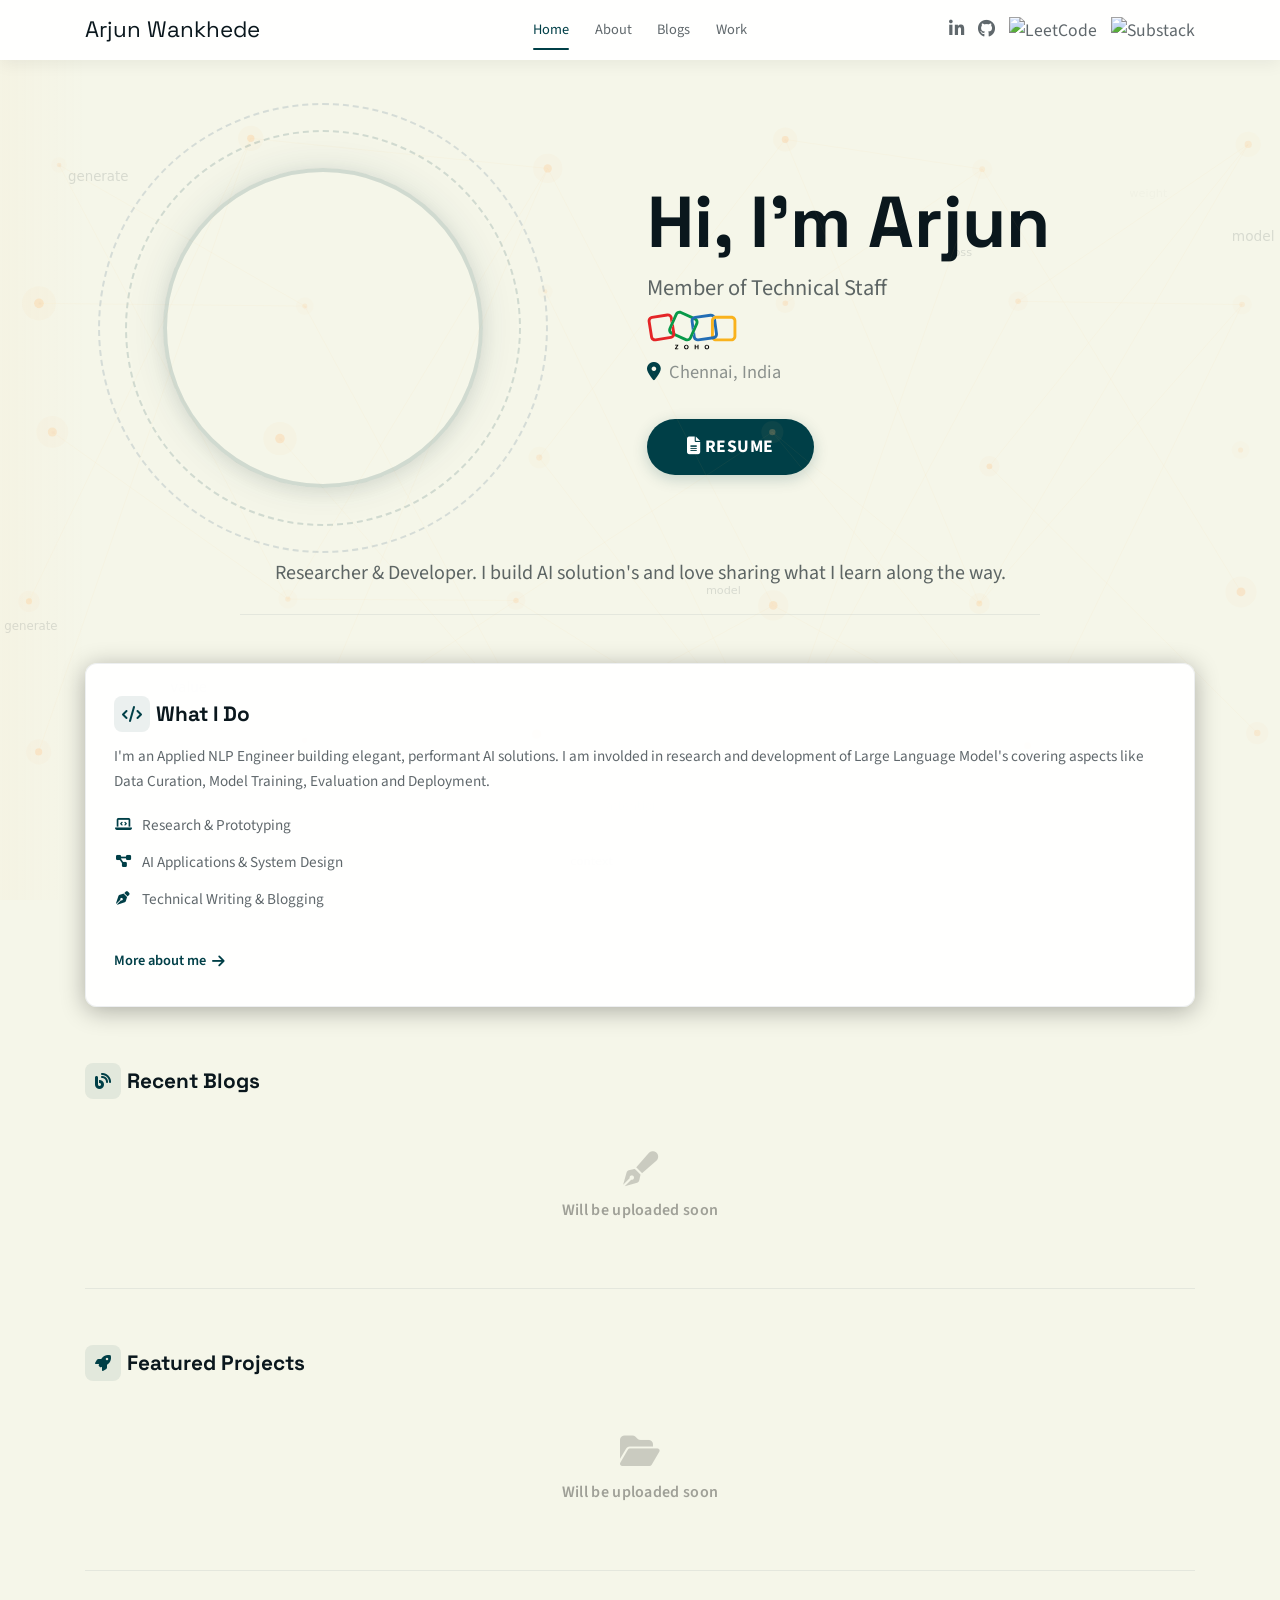
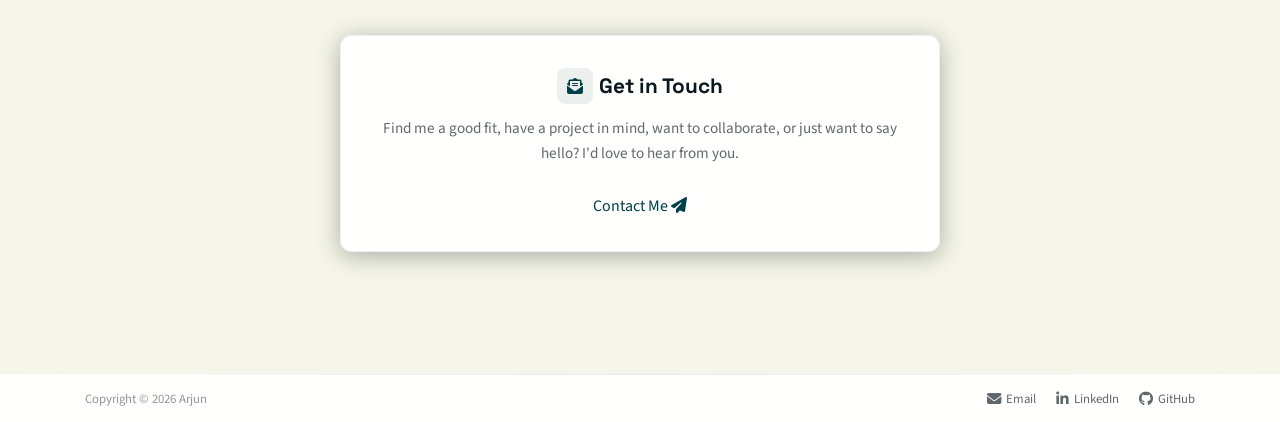
==== index.html @ 4a2caf44 "Adding my portfolio files" ====
<!DOCTYPE html>
<html lang="en">

<head>
    <meta charset="utf-8">
    <meta name="viewport" content="width=device-width, initial-scale=1, shrink-to-fit=no">
    <title>Home | Arjun Wankhede</title>
    <!-- Favicon -->
    <link rel="icon" type="image/png" href="assets/images/logo.png">
    <link rel="apple-touch-icon" href="assets/images/logo.png">
    <!-- SEO Meta -->
    <meta name="description"
        content="Arjun Wankhede's personal portfolio — full-stack developer, technical writer, and lifelong learner based in Chennai, India. Explore projects, blog posts, and more.">
    <meta name="keywords"
        content="Arjun Wankhede, portfolio, full-stack developer, web developer, technical writer, software engineer, Chennai, India">
    <meta name="author" content="Arjun Wankhede">
    <meta name="theme-color" content="#111111">
    <link rel="canonical" href="https://arjunwankhede.github.io/">
    <!-- Open Graph -->
    <meta property="og:type" content="website">
    <meta property="og:title" content="Arjun Wankhede — Developer, Writer & Creator">
    <meta property="og:description"
        content="Full-stack developer, technical writer, and lifelong learner. Explore projects, blog posts, and more.">
    <meta property="og:url" content="https://arjunwankhede.github.io/">
    <meta property="og:image" content="https://arjunwankhede.github.io/assets/images/profile.png">
    <meta property="og:site_name" content="Arjun Wankhede">
    <!-- Structured Data -->
    <script type="application/ld+json">
    {
      "@context": "https://schema.org",
      "@type": "WebSite",
      "name": "Arjun Wankhede",
      "url": "https://arjunwankhede.github.io/",
      "description": "Arjun Wankhede's personal portfolio — developer, writer, and creator.",
      "author": {
        "@type": "Person",
        "name": "Arjun Wankhede",
        "jobTitle": "Member of Technical Staff",
        "worksFor": { "@type": "Organization", "name": "Zoho Corporation" },
        "url": "https://arjunwankhede.github.io/",
        "image": "https://arjunwankhede.github.io/assets/images/profile.png",
        "address": { "@type": "PostalAddress", "addressLocality": "Chennai", "addressCountry": "IN" },
        "sameAs": [
          "https://linkedin.com/in/",
          "https://github.com/"
        ]
      }
    }
    </script>
    <link href="assets/css/style.css" rel="stylesheet">
    <noscript id="deferred-styles">
        <link
            href="https://fonts.googleapis.com/css2?family=Space+Grotesk:wght@300;400;500;600;700&family=Source+Sans+3:ital,wght@0,300;0,400;0,600;0,700;1,400&display=swap"
            rel="stylesheet">
        <link rel="stylesheet" href="https://cdnjs.cloudflare.com/ajax/libs/font-awesome/6.5.1/css/all.min.css">
    </noscript>
</head>

<body>

    <!-- Navigation -->
    <div id="navbar"></div>
    <script src="assets/js/navbar.js"></script>

    <!-- Site Content -->
    <main class="site-content">
        <div class="container">

            <!-- Hero Section -->
            <section class="hero-section">
                <div class="hero-image">
                    <div class="orbit-ring orbit-ring-1"></div>
                    <div class="orbit-ring orbit-ring-2"></div>
                    <img class="hero-photo" src="assets/images/profile.png" alt="Arjun">
                </div>
                <div class="hero-text">
                    <h1>Hi, I'm Arjun</h1>
                    <p class="hero-role">Member of Technical Staff</p>
                    <div class="hero-company-logo">
                        <img src="assets/images/zoho-logo-web.svg" alt="Zoho Corporation" class="hero-logo">
                    </div>
                    <p class="hero-location"><i class="fas fa-map-marker-alt"></i> Chennai, India</p>
                    <a href="#" id="hero-resume-btn" class="btn-hero" target="_blank" rel="noopener"><i
                            class="fas fa-file-alt"></i> Resume</a>
                </div>
            </section>

            <!-- Intro blurb -->
            <p class="intro-blurb">Researcher & Developer. I build AI solution's and love
                sharing what I learn along the way.</p>

            <!-- Home Sections -->
            <div class="home-sections">

                <!-- What Do I Do -->
                <div class="home-card">
                    <h3><span class="home-card-icon"><i class="fas fa-code"></i></span> What I Do</h3>
                    <p>I'm an Applied NLP Engineer building elegant, performant AI solutions. I am involded in
                        research and development of Large Language Model's covering aspects like Data Curation, Model
                        Training, Evaluation and Deployment.</p>
                    <ul class="home-card-list">
                        <li><i class="fas fa-laptop-code"></i> Research &amp; Prototyping</li>
                        <li><i class="fas fa-project-diagram"></i> AI Applications &amp; System Design</li>
                        <li><i class="fas fa-pen-nib"></i> Technical Writing &amp; Blogging</li>
                    </ul>
                    <a href="about.html" class="home-card-link">More about me <i class="fas fa-arrow-right"></i></a>
                </div>

                <!-- Recent Blogs -->
                <div class="home-section">
                    <h3><span class="home-section-icon"><i class="fas fa-blog"></i></span> Recent Blogs</h3>
                    <div id="home-blogs"></div>
                </div>

                <!-- Featured Projects -->
                <div class="home-section">
                    <h3><span class="home-section-icon"><i class="fas fa-rocket"></i></span> Featured Projects</h3>
                    <div id="home-projects"></div>
                </div>

                <!-- Get in Touch -->
                <div class="home-card home-card-cta">
                    <h3><span class="home-card-icon"><i class="fas fa-envelope-open-text"></i></span> Get in Touch</h3>
                    <p>Find me a good fit, have a project in mind, want to collaborate, or just want to say hello? I'd
                        love to hear from
                        you.</p>
                    <a href="about.html" id="home-contact-btn" class="btn-hero" style="margin-top: 1rem;">Contact Me
                        <i class="fas fa-paper-plane"></i></a>
                </div>

            </div>

        </div>

        <!-- Footer -->
        <footer class="footer">
            <div class="container">
                <div>Copyright &copy; 2026 Arjun</div>
                <div class="footer-links">
                    <a href="mailto:YOUR_EMAIL_HERE" title="Email"><i class="fas fa-envelope"></i> Email</a>
                    <a href="https://linkedin.com/in/" target="_blank" title="LinkedIn"><i
                            class="fab fa-linkedin-in"></i> LinkedIn</a>
                    <a href="https://github.com/" target="_blank" title="GitHub"><i class="fab fa-github"></i>
                        GitHub</a>
                </div>
            </div>
        </footer>

    </main>

    <script src="assets/js/content-loader.js"></script>
    <script>
        loadBlogs('#home-blogs', 3, 'compact');
        loadProjects('#home-projects', 3, 'compact', { pinnedOnly: true });
    </script>
    <script src="assets/js/hero-bg.js"></script>
    <script src="assets/js/script.js"></script>
    <script>
        // Deferred font loading
        var loadDeferredStyles = function () {
            var addStylesNode = document.getElementById("deferred-styles");
            if (!addStylesNode) return;
            var replacement = document.createElement("div");
            replacement.innerHTML = addStylesNode.textContent;
            document.body.appendChild(replacement);
            addStylesNode.parentElement.removeChild(addStylesNode);
        };
        var raf = window.requestAnimationFrame || window.mozRequestAnimationFrame ||
            window.webkitRequestAnimationFrame || window.msRequestAnimationFrame;
        if (raf) raf(function () { window.setTimeout(loadDeferredStyles, 0); });
        else window.addEventListener('load', loadDeferredStyles);
    </script>
</body>

</html>
---- assets/css/style.css ----
/* 
  Portfolio — Premium Dark Theme
  Fonts: Righteous (site title), Merriweather (body), system sans-serif (headings)
*/

:root {
    --color-cream: rgb(245, 246, 233);
    --color-teal: rgb(0, 63, 71);
    --color-peach: rgb(255, 189, 118);
    --color-slate: rgb(10, 23, 29);
    --color-navy: #1D3752;
    --color-navy-light: #214D72;

    /* Semantic Variables */
    --color-bg: var(--color-cream);
    --color-nav-bg: rgba(255, 255, 255, 0.95);
    --color-card-border: rgba(29, 55, 82, 0.08);

    --color-text: var(--color-slate);
    --color-text-muted: rgba(10, 23, 29, 0.65);
    --color-text-faint: rgba(10, 23, 29, 0.45);

    --color-accent: var(--color-teal);
    --color-accent-hover: var(--color-navy-light);
    --color-accent-soft: var(--color-peach);
}

/* ===== Reset & Base ===== */
*,
*::before,
*::after {
    box-sizing: border-box;
    margin: 0;
    padding: 0;
}

html {
    font-size: 16px;
    scroll-behavior: smooth;
}

@media screen and (min-width: 1500px) {
    html {
        font-size: 18px;
    }

    .container {
        max-width: 80%;
    }
}

body {
    font-family: 'Source Sans 3', -apple-system, BlinkMacSystemFont, "Segoe UI", Roboto, "Helvetica Neue", Arial, sans-serif;
    color: var(--color-text);
    background: var(--color-bg);
    line-height: 1.6;
}

a {
    color: var(--color-accent);
    text-decoration: none;
    transition: all 0.2s;
}

a:hover {
    color: var(--color-accent-hover);
}

img {
    max-width: 100%;
}

.container {
    width: 100%;
    max-width: 1140px;
    margin: 0 auto;
    padding: 0 15px;
}

/* ===== Typography ===== */
h1,
h2,
h3,
h4,
h5,
h6 {
    font-family: 'Space Grotesk', sans-serif;
    font-weight: 700;
    line-height: 1.25;
}

.sitetitle {
    font-family: 'Space Grotesk', sans-serif;
    font-size: 2rem;
}

.article-post {
    font-family: 'Source Sans 3', sans-serif;
    font-size: 1.1rem;
    line-height: 1.84;
    color: var(--color-text);
}

.lead {
    color: var(--color-text-muted);
    font-size: 1rem;
    margin-top: 0.25rem;
}

/* ===== Grid Helpers ===== */
.row {
    display: flex;
    flex-wrap: wrap;
    margin: 0 -15px;
}

.col-md-2 {
    flex: 0 0 16.6667%;
    max-width: 16.6667%;
    padding: 0 15px;
}

.col-md-3 {
    flex: 0 0 25%;
    max-width: 25%;
    padding: 0 15px;
}

.col-md-4 {
    flex: 0 0 33.3333%;
    max-width: 33.3333%;
    padding: 0 15px;
}

.col-md-6 {
    flex: 0 0 50%;
    max-width: 50%;
    padding: 0 15px;
}

.col-md-8 {
    flex: 0 0 66.6667%;
    max-width: 66.6667%;
    padding: 0 15px;
}

.col-md-9 {
    flex: 0 0 75%;
    max-width: 75%;
    padding: 0 15px;
}

.col-md-10 {
    flex: 0 0 83.3333%;
    max-width: 83.3333%;
    padding: 0 15px;
}

.col-md-12 {
    flex: 0 0 100%;
    max-width: 100%;
    padding: 0 15px;
}

@media (max-width: 768px) {

    .col-md-2,
    .col-md-3,
    .col-md-4,
    .col-md-6,
    .col-md-8,
    .col-md-9,
    .col-md-10 {
        flex: 0 0 100%;
        max-width: 100%;
    }
}

/* ===== Navigation ===== */
.navbar {
    position: fixed;
    top: 0;
    left: 0;
    right: 0;
    z-index: 1000;
    background: var(--color-nav-bg);
    box-shadow: 0 4px 16px rgba(10, 23, 29, 0.06);
    backdrop-filter: blur(8px);
    transition: top 0.3s ease-in-out;
    padding: 0;
}

.navbar .container {
    display: flex;
    align-items: center;
    justify-content: center;
    height: 60px;
    position: relative;
}

.navbar-brand {
    display: flex;
    align-items: center;
    gap: 8px;
    font-weight: 500;
    color: var(--color-text);
    text-decoration: none;
}

.navbar-brand img {
    max-height: 30px;
}

.brand-symbol {
    display: inline-flex;
    align-items: center;
    justify-content: center;
    width: 34px;
    height: 34px;
    border-radius: 50%;
    background: var(--color-accent);
    color: #fff;
    font-weight: 700;
    font-size: 0.75rem;
    letter-spacing: 0.5px;
    box-shadow: 0 0 10px rgba(0, 63, 71, 0.2);
    transition: transform 0.6s cubic-bezier(.4, 0, .2, 1);
}

.navbar-brand:hover .brand-symbol {
    transform: rotate(360deg);
}

.nav-links {
    display: flex;
    list-style: none;
    gap: 0;
    align-items: center;
}

.nav-links li a {
    display: block;
    padding: 0.5rem 0.8rem;
    font-size: 0.9rem;
    color: var(--color-text-muted);
    text-decoration: none;
    transition: color 0.2s;
    position: relative;
}

.nav-links li a:hover,
.nav-links li a.active {
    color: var(--color-accent);
}

.nav-links li a.active::after {
    content: '';
    position: absolute;
    bottom: 0;
    left: 0.8rem;
    right: 0.8rem;
    height: 2px;
    background: var(--color-accent);
    border-radius: 1px;
}

/* Nav Name (Mediumish brand font) */
.nav-name {
    position: absolute;
    left: 15px;
    font-family: 'Space Grotesk', sans-serif;
    font-size: 1.4rem;
    color: var(--color-text);
    text-decoration: none;
    transition: color 0.2s;
}
/* Nav Social Icons */
.nav-social {
    position: absolute;
    right: 15px;
    display: flex;
    align-items: center;
    gap: 14px;
}

.nav-social a {
    color: var(--color-text-muted);
    font-size: 1.1rem;
    transition: color 0.2s, transform 0.2s;
}

.nav-social a:hover {
    color: var(--color-accent);
    transform: scale(1.15);
}

.nav-icon {
    width: 1.1em;
    height: 1.1em;
    vertical-align: -0.125em;
}

/* Hamburger */
.hamburger {
    display: none;
    cursor: pointer;
    background: none;
    border: none;
    flex-direction: column;
    gap: 5px;
    padding: 5px;
}

.hamburger span {
    display: block;
    width: 24px;
    height: 2px;
    background: var(--color-text);
    transition: all 0.3s;
}

@media (max-width: 768px) {
    .hamburger {
        display: none !important;
    }

    .navbar .container {
        height: auto;
        flex-wrap: wrap;
        justify-content: space-between;
        padding: 12px 15px 8px;
    }

    .nav-name {
        position: static;
        font-size: 1.3rem;
        order: 1;
    }

    .nav-social {
        position: static;
        order: 2;
        gap: 8px;
        /* Slightly tighter on mobile */
    }

    .nav-links {
        display: flex;
        position: static;
        flex-direction: row;
        width: 100%;
        justify-content: center;
        flex-wrap: wrap;
        box-shadow: none;
        background: transparent;
        padding: 10px 0 0 0;
        gap: 5px;
        order: 3;
    }

    .nav-links li a {
        padding: 0.4rem 0.6rem;
        font-size: 0.85rem;
    }

    .site-content {
        margin-top: 100px;
    }
}

.navbar.nav-up {
    top: -70px;
}

/* ===== Site Content ===== */
.site-content {
    min-height: calc(100vh - 60px);
    padding-top: 1.5rem;
    margin-top: 60px;
    display: flex;
    flex-direction: column;
}

.site-content>.container {
    flex: 1 0 auto;
}

/* ===== Main Heading ===== */
.mainheading {
    padding: 1rem 0;
}

.mainheading .sitetitle {
    margin-bottom: 0.25rem;
}

/* ===== Global canvas sits behind everything ===== */

/* ===== Hero Section (Home) ===== */
.hero-section {
    display: flex;
    align-items: center;
    justify-content: center;
    gap: 3.5rem;
    padding: 4rem 0 2.5rem;
}

/* --- Hero image container with orbit rings --- */
.hero-image {
    flex: 0 0 auto;
    position: relative;
    width: 360px;
    height: 360px;
    display: flex;
    align-items: center;
    justify-content: center;
    transform: translateX(-5.5rem);
}

/* Orbit rings (dashed circles) */
.orbit-ring {
    position: absolute;
    border-radius: 50%;
    border: 2px dashed rgba(0, 63, 71, .15);
    pointer-events: none;
}

.orbit-ring-1 {
    width: 110%;
    height: 110%;
    top: -5%;
    left: -5%;
    animation: orbit-cw 18s linear infinite;
}

.orbit-ring-2 {
    width: 125%;
    height: 125%;
    top: -12.5%;
    left: -12.5%;
    border-color: rgba(33, 77, 114, .15);
    animation: orbit-ccw 24s linear infinite;
}

@keyframes orbit-cw {
    from {
        transform: rotate(0deg);
    }

    to {
        transform: rotate(360deg);
    }
}

@keyframes orbit-ccw {
    from {
        transform: rotate(0deg);
    }

    to {
        transform: rotate(-360deg);
    }
}

/* Profile photo with diffusion reveal */
.hero-photo {
    width: 320px;
    height: 320px;
    border-radius: 50%;
    object-fit: cover;
    border: 4px solid rgba(0, 63, 71, .15);
    box-shadow: 0 0 40px rgba(0, 63, 71, .1), 0 4px 20px rgba(10, 23, 29, .08);
    position: relative;
    z-index: 1;
    animation: diffusion-reveal 2s cubic-bezier(.25, .46, .45, .94) forwards;
}

@keyframes diffusion-reveal {
    0% {
        filter: blur(30px) saturate(0);
        opacity: 0;
        transform: scale(0.85);
    }

    30% {
        filter: blur(18px) saturate(0.4);
        opacity: 0.5;
    }

    60% {
        filter: blur(8px) saturate(0.7);
        opacity: 0.8;
        transform: scale(0.97);
    }

    80% {
        filter: blur(3px) saturate(0.9);
        opacity: 0.95;
    }

    100% {
        filter: blur(0) saturate(1);
        opacity: 1;
        transform: scale(1);
    }
}

/* --- Hero text --- */
.hero-text h1 {
    font-family: 'Space Grotesk', sans-serif;
    font-size: 4.5rem;
    margin-bottom: 0.5rem;
    color: var(--color-text);
    line-height: 1.15;
}

.hero-role {
    font-size: 1.4rem;
    color: var(--color-text-muted);
    margin-bottom: 0.15rem;
}

.hero-company-logo {
    margin-bottom: 0.5rem;
    display: flex;
    justify-content: flex-start;
}

.hero-logo {
    height: 40px;
    width: auto;
    object-fit: contain;
    transition: transform 0.3s ease;
}

.hero-logo:hover {
    transform: scale(1.05);
}

.hero-location {
    font-size: 1.15rem;
    color: var(--color-text-faint);
    margin-bottom: 1.5rem;
}

.hero-location i {
    margin-right: 4px;
    color: var(--color-accent);
}

.hero-text .btn-hero {
    display: inline-block;
    margin-top: 0.5rem;
    background: var(--color-accent);
    color: #fff;
    padding: 14px 40px;
    border-radius: 40px;
    font-size: 1.1rem;
    font-weight: 700;
    text-transform: uppercase;
    letter-spacing: 0.5px;
    transition: background 0.2s, transform 0.2s, box-shadow 0.2s;
    box-shadow: 0 4px 15px rgba(0, 63, 71, .2);
}

.hero-text .btn-hero:hover {
    background: var(--color-accent-hover);
    color: #fff;
    transform: translateY(-2px);
    box-shadow: 0 6px 20px rgba(33, 77, 114, .25);
}

/* --- Intro blurb (below hero, before sections) --- */
.intro-blurb {
    font-size: 1.25rem;
    color: var(--color-text-muted);
    line-height: 1.7;
    max-width: 800px;
    margin: 0 auto;
    text-align: center;
    padding: 0.5rem 0 1.5rem;
    border-bottom: 1px solid var(--color-card-border);
    margin-bottom: 1.5rem;
}

/* --- Mobile hero --- */
@media (max-width: 768px) {
    .hero-section {
        flex-direction: column;
        text-align: center;
        gap: 2rem;
        padding: 2.5rem 0 1.5rem;
    }

    .hero-image {
        width: 200px;
        height: 200px;
        transform: none;
    }

    .hero-photo {
        width: 170px;
        height: 170px;
    }

    .hero-text h1 {
        font-size: 2.2rem;
    }

    .hero-company-logo {
        justify-content: center;
        margin-bottom: 0.75rem;
    }

    .hero-logo {
        height: 32px;
    }

    .intro-blurb {
        text-align: center;
        margin: 0 auto;
    }
}

/* ===== Section Titles ===== */
.section-title h2 {
    border-bottom: 1px solid var(--color-card-border);
    margin-bottom: 25px;
    font-weight: 700;
    font-size: 1.4rem;
}

.section-title h2 span {
    border-bottom: 1px solid var(--color-accent);
    display: inline-block;
    padding-bottom: 20px;
    margin-bottom: -1px;
}

/* ===== Cards ===== */
.card {
    border: 1px solid rgba(0, 0, 0, .125);
    border-radius: .25rem;
    background: #fff;
    overflow: hidden;
    transition: all 0.3s cubic-bezier(.25, .8, .25, 1);
    display: flex;
    flex-direction: column;
    height: 100%;
}

.card:hover {
    box-shadow: 0 4px 20px rgba(0, 0, 0, .1);
    transform: translateY(-2px);
}

.card .card-img {
    width: 100%;
    height: 200px;
    object-fit: cover;
}

.card .card-body {
    padding: 1.25rem;
    flex: 1;
}

.card .card-title {
    font-size: 1.3rem;
    font-weight: 700;
    line-height: 1.25;
    margin-bottom: 0.5rem;
}

.card .card-title a {
    color: rgba(0, 0, 0, .8);
    text-decoration: none;
}

.card .card-title a:hover {
    color: #00ab6b;
}

.card .card-text {
    color: rgba(0, 0, 0, .44);
    font-size: 0.95rem;
    line-height: 1.6;
    font-weight: 400;
}

.card .card-footer {
    padding: 0.75rem 1.25rem;
    border-top: 1px solid rgba(0, 0, 0, .075);
    background: #fff;
}

.card-grid {
    display: grid;
    grid-template-columns: repeat(3, 1fr);
    gap: 30px;
    margin-bottom: 2rem;
}

@media (max-width: 992px) {
    .card-grid {
        grid-template-columns: repeat(2, 1fr);
    }
}

@media (max-width: 576px) {
    .card-grid {
        grid-template-columns: 1fr;
    }
}

/* Card footer meta */
.wrapfooter {
    font-size: .8rem;
    display: flex;
    align-items: center;
}

.author-thumb {
    width: 40px;
    height: 40px;
    margin-right: 13px;
    border-radius: 50%;
    object-fit: cover;
}

.author-meta {
    flex: 1;
    overflow: hidden;
}

.post-name a {
    color: rgba(0, 0, 0, .8);
    font-weight: 600;
}

.post-date {
    color: rgba(0, 0, 0, .44);
    font-size: 0.8rem;
}

.post-read-more {
    float: right;
    margin-top: 4px;
}

.post-read-more a {
    color: rgba(0, 0, 0, .44);
}

.post-read-more a:hover {
    color: rgba(0, 0, 0, .8);
}

/* ===== Featured Box (side-by-side) ===== */
.featured-box {
    border: 1px solid rgba(0, 0, 0, .125);
    border-radius: .25rem;
    overflow: hidden;
    display: flex;
    min-height: 260px;
    transition: all 0.3s cubic-bezier(.25, .8, .25, 1);
    margin-bottom: 30px;
}

.featured-box:hover {
    box-shadow: 0 4px 20px rgba(0, 0, 0, .1);
}

.featured-box .featured-img {
    flex: 0 0 40%;
    max-width: 40%;
}

.featured-box .featured-img img {
    width: 100%;
    height: 100%;
    object-fit: cover;
}

.featured-box .featured-content {
    flex: 1;
    padding: 1.5rem;
    display: flex;
    flex-direction: column;
    justify-content: center;
}

.featured-box .featured-content h2 {
    font-size: 1.3rem;
    margin-bottom: 0.5rem;
}

.featured-box .featured-content h2 a {
    color: rgba(0, 0, 0, .8);
}

.featured-box .featured-content h2 a:hover {
    color: #00ab6b;
}

.featured-box .featured-content p {
    color: rgba(0, 0, 0, .44);
    font-size: 0.95rem;
    line-height: 1.6;
}

@media (max-width: 768px) {
    .featured-box {
        flex-direction: column;
    }

    .featured-box .featured-img {
        flex: 0 0 200px;
        max-width: 100%;
    }
}

/* ===== Jumbotron / Explore ===== */
.jumbotron {
    margin-top: 3rem;
    padding: 0;
    border-radius: 0;
    background-image: url(../images/jumbotron.jpg);
    background-size: cover;
    background-position: center;
    overflow: hidden;
}

.jumbotron .row {
    margin: 0;
    min-height: 300px;
}

.jumbotron .jumbotron-dark {
    background: rgba(0, 0, 0, .75);
    color: #fff;
    display: flex;
    align-items: center;
    justify-content: center;
    padding: 2rem;
}

.jumbotron .jumbotron-dark h2 {
    font-weight: 300;
    font-size: 1.5rem;
}

.jumbotron .jumbotron-tags {
    display: flex;
    flex-wrap: wrap;
    align-items: center;
    justify-content: center;
    padding: 2.5rem;
    gap: 10px;
}

.jumbotron .jumbotron-tags a {
    padding: 5px 14px 7px;
    background: #222;
    border-radius: 30px;
    color: #fff;
    font-weight: 500;
    text-transform: lowercase;
    font-size: 0.8rem;
    display: inline-block;
    transition: background 0.2s;
}

.jumbotron .jumbotron-tags a:hover {
    background: #00ab6b;
}

@media (max-width: 768px) {
    .jumbotron .row {
        flex-direction: column;
    }

    .jumbotron .jumbotron-dark {
        padding: 1.5rem;
    }

    .jumbotron .jumbotron-tags {
        padding: 1.5rem;
    }
}

/* ===== Alert Bar ===== */
.alertbar {
    position: fixed;
    bottom: 0;
    left: 0;
    right: 0;
    z-index: 999;
    background: #fff;
    padding: 14px 0;
    box-shadow: 0 -3px 10px rgba(0, 0, 0, .08);
    display: none;
}

.alertbar .container {
    display: flex;
    align-items: center;
    justify-content: center;
    gap: 12px;
    flex-wrap: wrap;
    text-align: center;
}

.alertbar img {
    max-height: 22px;
}

.alertbar input[type="email"] {
    font-size: 0.85rem;
    padding: 6px 12px;
    border: 1px solid #ddd;
    border-right: 0;
    border-radius: 3px 0 0 3px;
    height: 34px;
}

.alertbar input[type="submit"] {
    background: #1C9963;
    border: 1px solid #1C9963;
    color: #fff;
    font-size: 0.85rem;
    padding: 6px 14px;
    font-weight: 600;
    border-radius: 0 3px 3px 0;
    height: 34px;
    cursor: pointer;
    transition: background 0.2s;
}

.alertbar input[type="submit"]:hover {
    background: #038252;
}

@media (max-width: 768px) {
    .alertbar .container {
        flex-direction: column;
        gap: 8px;
    }

    .alertbar input[type="email"] {
        border-right: 1px solid #ddd;
        border-radius: 3px;
        width: 100%;
        max-width: 300px;
    }

    .alertbar input[type="submit"] {
        border-radius: 3px;
    }
}

/* ===== Two-Column Page Layout ===== */
.page-layout {
    display: flex;
    gap: 2rem;
    padding: 2rem 0;
}

.page-main {
    flex: 1;
    min-width: 0;
}

.page-sidebar {
    flex: 0 0 300px;
    max-width: 300px;
}

.page-sidebar .sidebar-sticky {
    position: sticky;
    top: 80px;
}

.page-sidebar h5 {
    font-size: 1.1rem;
    margin-bottom: 0.75rem;
}

.page-sidebar p {
    font-size: 0.95rem;
    color: rgba(0, 0, 0, .6);
    line-height: 1.6;
}

.btn-danger {
    display: inline-block;
    background: #dc3545;
    color: #fff;
    padding: 8px 18px;
    border-radius: 4px;
    font-size: 0.9rem;
    font-weight: 600;
    transition: background 0.2s;
    border: none;
    cursor: pointer;
}

.btn-danger:hover {
    background: #c82333;
    color: #fff;
}

.btn-warning {
    display: inline-block;
    background: #ffc107;
    color: #212529;
    padding: 8px 18px;
    border-radius: 4px;
    font-size: 0.9rem;
    font-weight: 600;
    transition: background 0.2s;
    border: none;
    cursor: pointer;
}

.btn-warning:hover {
    background: #e0a800;
}

@media (max-width: 768px) {
    .page-layout {
        flex-direction: column;
    }

    .page-sidebar {
        flex: 1;
        max-width: 100%;
    }
}

/* ===== Work Experience Timeline ===== */
.timeline {
    position: relative;
    padding: 2rem 0;
}

.timeline::before {
    content: '';
    position: absolute;
    left: 30px;
    top: 0;
    bottom: 0;
    width: 2px;
    background: rgba(0, 0, 0, .1);
}

.timeline-item {
    position: relative;
    padding-left: 70px;
    margin-bottom: 2.5rem;
}

.timeline-dot {
    position: absolute;
    left: 22px;
    top: 6px;
    width: 18px;
    height: 18px;
    border-radius: 50%;
    background: var(--color-accent);
    border: 3px solid var(--color-bg);
    box-shadow: 0 0 0 2px var(--color-accent);
}

.timeline-item .timeline-date {
    font-size: 0.85rem;
    color: var(--color-text-faint);
    margin-bottom: 0.25rem;
    font-weight: 600;
}

.timeline-item .timeline-card {
    background: var(--color-nav-bg);
    border: 1px solid var(--color-card-border);
    border-radius: .25rem;
    padding: 1.25rem;
    transition: all 0.3s cubic-bezier(.25, .8, .25, 1);
}

.timeline-item .timeline-card:hover {
    box-shadow: 0 4px 20px rgba(0, 0, 0, .3);
    transform: translateY(-2px);
}

.timeline-card h3 {
    font-size: 1.2rem;
    margin-bottom: 0.25rem;
}

.timeline-card .company {
    color: var(--color-accent);
    font-weight: 600;
    font-size: 0.95rem;
    margin-bottom: 0.5rem;
}

.timeline-card p {
    color: var(--color-text-muted);
    font-size: 0.95rem;
    line-height: 1.6;
    margin-bottom: 0.75rem;
}

/* Tags */
.tags {
    display: flex;
    flex-wrap: wrap;
    gap: 6px;
    list-style: none;
}

.tags li a,
.tag {
    display: inline-block;
    background: rgba(255, 255, 255, .05);
    color: var(--color-text-muted);
    border-radius: 3px;
    padding: 4px 10px;
    font-size: 0.8rem;
    transition: background 0.2s;
    text-decoration: none;
}

.tags li a:hover,
.tag:hover {
    background: rgba(255, 255, 255, .1);
}

@media (max-width: 576px) {
    .timeline::before {
        left: 15px;
    }

    .timeline-item {
        padding-left: 45px;
    }

    .timeline-dot {
        left: 7px;
    }
}

/* ===== Social links ===== */
.social-links {
    margin: 1.5rem 0;
}

.social-links a {
    display: inline-flex;
    align-items: center;
    justify-content: center;
    width: 38px;
    height: 38px;
    border-radius: 50%;
    background: #666;
    color: #fff;
    font-size: 14px;
    margin-right: 8px;
    transition: background 0.2s;
    text-decoration: none;
}

.social-links a:hover {
    background: #00ab6b;
    color: #fff;
}

/* ===== Footer ===== */
.footer {
    border-top: none;
    padding: 15px 0 12px;
    font-size: 0.8rem;
    color: var(--color-text-faint);
    margin-top: 50px;
    position: relative;
    background: var(--color-nav-bg);
}

.footer::before {
    content: '';
    position: absolute;
    top: 0;
    left: 0;
    right: 0;
    height: 1px;
    background: linear-gradient(to right, transparent, rgba(10, 23, 29, .1), transparent);
}

.footer .container {
    display: flex;
    justify-content: space-between;
    align-items: center;
    flex-wrap: wrap;
    gap: 8px;
}

.footer a {
    color: rgba(0, 0, 0, .44);
}

.footer a:hover {
    color: #00ab6b;
}

@media (max-width: 576px) {
    .footer .container {
        flex-direction: column;
        text-align: center;
    }
}

/* ===== Skills Grid ===== */
.skills-grid {
    display: flex;
    flex-wrap: wrap;
    gap: 10px;
    margin: 1rem 0;
}

.skill-badge {
    display: inline-block;
    background: #00ab6b;
    color: #fff;
    padding: 6px 16px;
    border-radius: 30px;
    font-size: 0.8rem;
    font-weight: 600;
}

/* ===== About Page Sections ===== */
.about-content {
    padding-bottom: 2rem;
}

.about-section {
    margin-bottom: 2rem;
}

.about-section h3 {
    font-weight: 700;
    font-size: 1.35rem;
    margin-bottom: 0.75rem;
    color: var(--color-text);
    border-bottom: 2px solid var(--color-accent);
    display: inline-block;
    padding-bottom: 4px;
}

.education-item h4 {
    font-weight: 600;
    font-size: 1.05rem;
    margin-bottom: 0.25rem;
}

.education-meta {
    color: rgba(0, 0, 0, .44);
    font-size: 0.9rem;
    margin-bottom: 0.5rem;
}

.currently-list {
    list-style: none;
    padding: 0;
}

.currently-list li {
    padding: 0.5rem 0;
    font-size: 1rem;
    color: var(--color-text-muted);
    border-bottom: 1px solid var(--color-card-border);
}

.currently-list li:last-child {
    border-bottom: none;
}

/* ===== Blog Post Page Styles ===== */
.post-top-meta {
    display: flex;
    align-items: center;
    gap: 1rem;
    margin-bottom: 2rem;
}

.post-top-meta .author-thumb-lg {
    width: 72px;
    height: 72px;
    border-radius: 50%;
    object-fit: cover;
}

.btn-follow {
    border: 1px solid #02B875;
    color: #1C9963;
    padding: 3px 10px;
    border-radius: 999em;
    font-size: 0.85rem;
    display: inline-block;
    margin-left: 8px;
    background: transparent;
    cursor: pointer;
    transition: all 0.2s;
}

.btn-follow:hover {
    background: #02B875;
    color: #fff;
}

/* ===== Utility ===== */
.mb-30 {
    margin-bottom: 30px;
}

.mt-3 {
    margin-top: 1.5rem;
}

.mb-3 {
    margin-bottom: 1.5rem;
}

.text-center {
    text-align: center;
}

.shadow-lg {
    box-shadow: 0 0 10px rgba(0, 0, 0, .3);
}

/* ===== Home Sections (vertical layout) ===== */
.home-sections {
    display: flex;
    flex-direction: column;
    gap: 2rem;
    padding: 1.5rem 0 2.5rem;
}

/* Elevated card (What Do I Do, Get in Touch) */
.home-card {
    background: var(--color-nav-bg);
    border: 1px solid var(--color-card-border);
    border-radius: 12px;
    padding: 2rem 1.75rem;
    box-shadow: 0 4px 24px rgba(0, 0, 0, .3);
    transition: transform 0.3s cubic-bezier(.25, .8, .25, 1),
        box-shadow 0.3s cubic-bezier(.25, .8, .25, 1);
    position: relative;
    overflow: hidden;
}

.home-card::before {
    content: '';
    position: absolute;
    top: 0;
    left: 0;
    right: 0;
    height: 3px;
    background: linear-gradient(90deg, var(--color-accent), var(--color-dark-teal));
    border-radius: 12px 12px 0 0;
}

.home-card:hover {
    transform: translateY(-4px);
    box-shadow: 0 8px 36px rgba(10, 23, 29, .06);
}

/* Plain section (Recent Blogs, Featured Projects) */
.home-section {
    padding: 1.5rem 0;
    border-bottom: 1px solid var(--color-card-border);
}

.home-section:last-of-type {
    border-bottom: none;
}

/* Inline icon inside heading (card variant) */
.home-card-icon {
    display: inline-flex;
    align-items: center;
    justify-content: center;
    width: 36px;
    height: 36px;
    border-radius: 8px;
    background: rgba(0, 63, 71, .08);
    font-size: 1rem;
    color: var(--color-accent);
    vertical-align: middle;
    margin-right: 6px;
}

/* Inline icon inside heading (plain section variant) */
.home-section-icon {
    display: inline-flex;
    align-items: center;
    justify-content: center;
    width: 36px;
    height: 36px;
    border-radius: 8px;
    background: rgba(0, 63, 71, .08);
    font-size: 1rem;
    color: var(--color-accent);
    vertical-align: middle;
    margin-right: 6px;
}

/* Shared heading style */
.home-card h3,
.home-section h3 {
    font-size: 1.3rem;
    font-weight: 700;
    margin-bottom: 0.75rem;
    color: var(--color-text);
    display: flex;
    align-items: center;
}

.home-card>p {
    font-size: 0.95rem;
    color: var(--color-text-muted);
    line-height: 1.65;
    margin-bottom: 0.75rem;
}

/* List inside card (What Do I Do) */
.home-card-list {
    list-style: none;
    padding: 0;
    margin: 0.75rem 0 1rem;
}

.home-card-list li {
    padding: 0.4rem 0;
    font-size: 0.95rem;
    color: var(--color-text-muted);
    display: flex;
    align-items: center;
    gap: 10px;
}

.home-card-list li i {
    color: var(--color-accent);
    font-size: 0.85rem;
    width: 18px;
    text-align: center;
}

/* Post items (shared by cards and plain sections) */
.home-card-post {
    display: flex;
    justify-content: space-between;
    align-items: baseline;
    padding: 0.6rem 0;
    border-bottom: 1px solid var(--color-card-border);
}

.home-card-post:last-of-type {
    border-bottom: none;
}

.home-card-post a {
    font-weight: 600;
    font-size: 0.95rem;
    color: var(--color-text);
    transition: color 0.2s;
}

.home-card-post a:hover {
    color: #00ab6b;
}

.home-card-date {
    font-size: 0.8rem;
    color: rgba(0, 0, 0, .4);
    white-space: nowrap;
    margin-left: 12px;
}

/* Card link (View all / More about me) */
.home-card-link {
    display: inline-flex;
    align-items: center;
    gap: 6px;
    margin-top: 1rem;
    font-size: 0.9rem;
    font-weight: 600;
    color: var(--color-accent);
    transition: gap 0.2s, color 0.2s;
}

.home-card-link:hover {
    gap: 10px;
    color: var(--color-offwhite);
}

/* CTA card (Get in Touch) */
.home-card-cta {
    text-align: center;
    display: flex;
    flex-direction: column;
    align-items: center;
    max-width: 600px;
    margin: 2rem auto;
}

.home-card-cta h3 {
    justify-content: center;
}

.home-card-social {
    display: flex;
    gap: 14px;
    margin-top: 1.25rem;
}

.home-card-social a a {
    display: inline-flex;
    align-items: center;
    justify-content: center;
    width: 40px;
    height: 40px;
    border-radius: 50%;
    background: rgba(10, 23, 29, .05);
    color: var(--color-text-muted);
    font-size: 1.1rem;
    transition: all 0.25s;
}

.home-card-social a:hover {
    background: var(--color-accent);
    color: #fff;
    transform: translateY(-2px);
}

/* Remove layout-page jumbotron */
.layout-page .jumbotron {
    display: none;
}

/* ===== Contact Info (About Page) ===== */
.other-contact {
    margin-top: 1rem;
    padding: 2.5rem 0 3rem;
    border-top: 1px solid var(--color-card-border);
}

.other-contact h3 {
    font-size: 1.3rem;
    margin-bottom: 1.5rem;
    text-align: left;
}

.contact-list {
    list-style: none;
    max-width: 700px;
}

.contact-list li {
    padding: 0.5rem 0;
    font-size: 1rem;
    color: var(--color-text-muted);
}

.contact-list li:last-child {
    border-bottom: none;
}

.contact-list li strong {
    display: inline-block;
    min-width: 100px;
    color: var(--color-text);
}

.contact-list li a {
    color: var(--color-accent);
}

/* ===== Footer Links ===== */
.footer-links {
    display: flex;
    gap: 1.25rem;
    align-items: center;
}

.footer-links a {
    display: inline-flex;
    align-items: center;
    gap: 5px;
    color: var(--color-text-muted);
    font-size: 0.8rem;
    text-decoration: none;
    transition: color 0.2s;
}

.footer-links a:hover {
    color: var(--color-accent);
}

.footer-links a i {
    font-size: 0.9rem;
}

/* ===== Content Loader — Empty & Loading States ===== */
.content-empty {
    display: flex;
    flex-direction: column;
    align-items: center;
    justify-content: center;
    padding: 2.5rem 1rem;
    color: rgba(0, 0, 0, .35);
    text-align: center;
}

.content-empty i {
    font-size: 2.2rem;
    margin-bottom: 0.75rem;
    opacity: 0.5;
}

.content-empty p {
    font-size: 1rem;
    font-weight: 600;
    letter-spacing: 0.3px;
}

.content-loading {
    display: flex;
    flex-direction: column;
    align-items: center;
    justify-content: center;
    padding: 2.5rem 1rem;
    color: var(--color-text-muted);
}

.loading-spinner {
    width: 32px;
    height: 32px;
    border: 3px solid rgba(0, 63, 71, .15);
    border-top-color: var(--color-accent);
    border-radius: 50%;
    animation: spin 0.7s linear infinite;
    margin-bottom: 0.75rem;
}

@keyframes spin {
    to {
        transform: rotate(360deg);
    }
}

.content-loading p {
    font-size: 0.9rem;
    font-weight: 500;
}

/* ===== Content Card (project variant) ===== */
.content-card.project-card {
    border-left: 3px solid var(--color-accent);
}

.content-card.project-card .card-title a {
    display: flex;
    align-items: center;
    gap: 8px;
}

.content-card.project-card .card-title i {
    color: var(--color-accent);
    font-size: 0.9rem;
}

.project-meta {
    display: flex;
    gap: 1rem;
    margin-top: 0.75rem;
    font-size: 0.8rem;
    color: var(--color-text-muted);
}

.project-language i {
    font-size: 0.55rem;
    color: var(--color-accent);
    vertical-align: middle;
    margin-right: 4px;
}

.project-stars i {
    color: var(--color-accent);
    margin-right: 3px;
}

/* Placeholder image for cards without thumbnails */
.card-img-placeholder {
    display: flex;
    align-items: center;
    justify-content: center;
    height: 180px;
    background: linear-gradient(135deg, var(--color-card-border), var(--color-nav-bg));
    color: rgba(0, 63, 71, .2);
    font-size: 3rem;
}

/* ===== Work Projects Section ===== */
.work-projects-section .section-title {
    margin-bottom: 1rem;
}

/* ===== Project Tags ===== */
.project-tags {
    display: flex;
    flex-wrap: wrap;
    gap: 6px;
    margin-top: 0.75rem;
    margin-bottom: 0.75rem;
}

.project-tag {
    display: inline-block;
    background: rgba(0, 63, 71, 0.08);
    color: var(--color-accent);
    border-radius: 4px;
    padding: 3px 8px;
    font-size: 0.75rem;
    font-weight: 500;
    line-height: 1.2;
}

.project-tag-compact {
    display: inline-block;
    background: rgba(0, 63, 71, 0.08);
    color: var(--color-accent);
    border-radius: 4px;
    padding: 2px 6px;
    font-size: 0.7rem;
    font-weight: 500;
    line-height: 1;
}
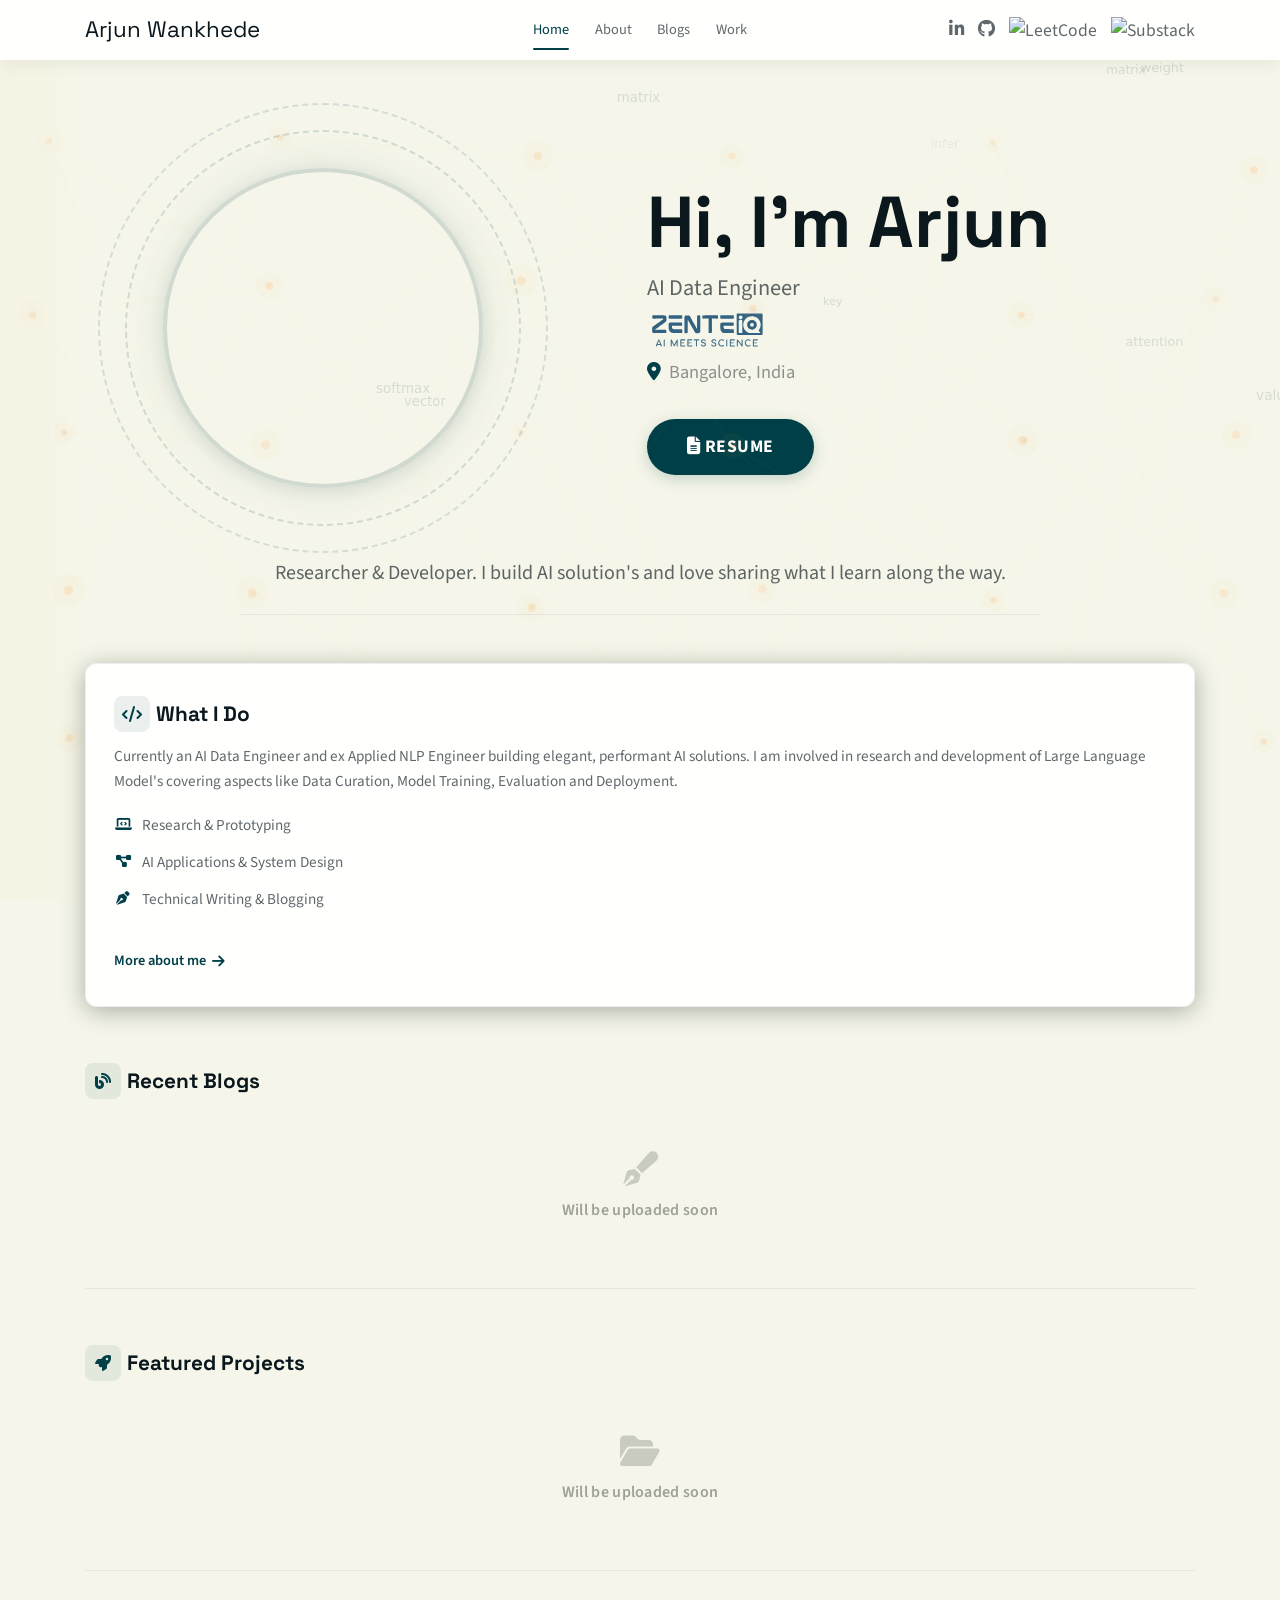
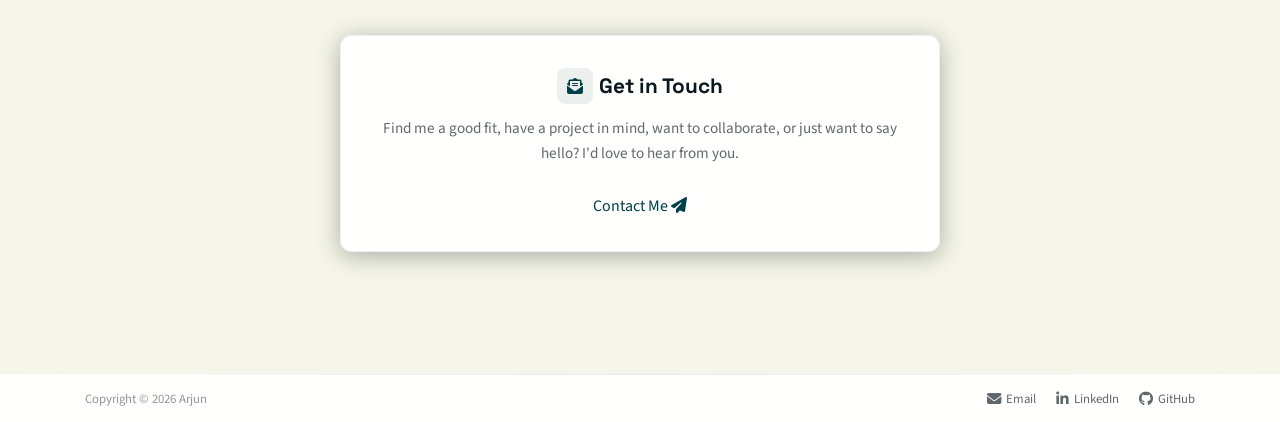
==== commit a10b4d51: "Info update" ====
--- a/index.html
+++ b/index.html
@@ -75,11 +75,11 @@
                 </div>
                 <div class="hero-text">
                     <h1>Hi, I'm Arjun</h1>
-                    <p class="hero-role">Member of Technical Staff</p>
+                    <p class="hero-role">AI Data Engineer</p>
                     <div class="hero-company-logo">
-                        <img src="assets/images/zoho-logo-web.svg" alt="Zoho Corporation" class="hero-logo">
+                        <img src="assets/images/zenteiq-logo-web.svg" alt="Zenteiq" class="hero-logo">
                     </div>
-                    <p class="hero-location"><i class="fas fa-map-marker-alt"></i> Chennai, India</p>
+                    <p class="hero-location"><i class="fas fa-map-marker-alt"></i> Bangalore, India</p>
                     <a href="#" id="hero-resume-btn" class="btn-hero" target="_blank" rel="noopener"><i
                             class="fas fa-file-alt"></i> Resume</a>
                 </div>
@@ -95,7 +95,8 @@
                 <!-- What Do I Do -->
                 <div class="home-card">
                     <h3><span class="home-card-icon"><i class="fas fa-code"></i></span> What I Do</h3>
-                    <p>I'm an Applied NLP Engineer building elegant, performant AI solutions. I am involded in
+                    <p>Currently an AI Data Engineer and ex Applied NLP Engineer building elegant, performant AI
+                        solutions. I am involved in
                         research and development of Large Language Model's covering aspects like Data Curation, Model
                         Training, Evaluation and Deployment.</p>
                     <ul class="home-card-list">
--- a/assets/css/style.css
+++ b/assets/css/style.css
@@ -1111,6 +1111,20 @@
     margin-bottom: 0.75rem;
 }
 
+.timeline-card-header {
+    display: flex;
+    justify-content: space-between;
+    align-items: flex-start;
+    gap: 15px;
+}
+
+.timeline-card-logo {
+    height: 40px;
+    max-width: 120px;
+    width: auto;
+    object-fit: contain;
+}
+
 /* Tags */
 .tags {
     display: flex;
